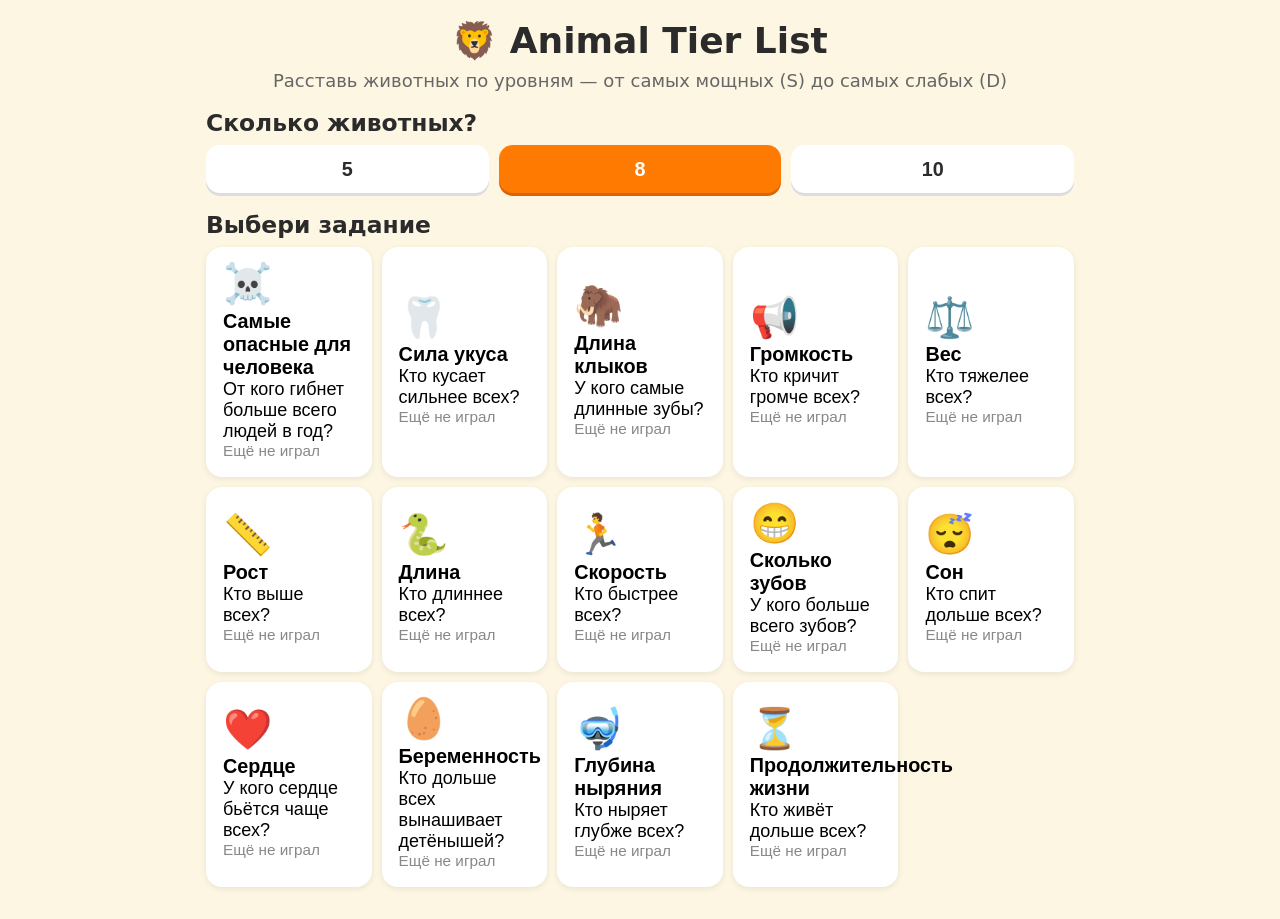
==== index.html @ 5dad2c06 "Animal Tier List: игра-викторина, 110 животных, вызов по ссылке Co-Authored-By: Claude Fable 5.1 <no" ====
<!DOCTYPE html>
<html lang="ru">
<head>
<meta charset="UTF-8">
<meta name="viewport" content="width=device-width, initial-scale=1, maximum-scale=1">
<title>Animal Tier List</title>
<link rel="stylesheet" href="style.css">
</head>
<body>

<!-- ===== Главный экран: выбор категории и числа животных ===== -->
<section id="home" class="screen">
  <h1>🦁 Animal Tier List</h1>
  <p class="sub">Расставь животных по уровням — от самых мощных (S) до самых слабых (D)</p>

  <h2>Сколько животных?</h2>
  <div id="count-picker" class="row">
    <button class="btn pick" data-n="5">5</button>
    <button class="btn pick active" data-n="8">8</button>
    <button class="btn pick" data-n="10">10</button>
  </div>

  <h2>Выбери задание</h2>
  <div id="category-list" class="grid"></div>
</section>

<!-- ===== Игровой экран: тиры сверху, карточки снизу ===== -->
<section id="game" class="screen hidden">
  <header class="topbar">
    <button id="back" class="btn small">← Назад</button>
    <h2 id="game-title"></h2>
    <button id="hint" class="btn small">💡 Подсказка</button>
    <button id="sound" class="btn small alt" title="Звук">🔇</button>
  </header>
  <p id="hint-text" class="hint-text hidden"></p>

  <div id="tiers"></div>

  <h3 class="pool-title">Перетащи или тапни карточку, потом тапни уровень</h3>
  <div id="pool" class="pool"></div>

  <button id="check" class="btn big" disabled>Проверить</button>
</section>

<!-- ===== Экран «тебя вызвали»: открывается по ссылке #c=… ===== -->
<section id="challenge" class="screen hidden">
  <h1>⚔️ Вызов!</h1>
  <p id="ch-text" class="sub"></p>
  <label class="sub">Твоё имя<br><input id="ch-name" class="inp" maxlength="20" placeholder="Как тебя зовут?"></label>
  <button id="ch-accept" class="btn big">Принять вызов</button>
  <button id="ch-decline" class="btn big alt">Просто поиграть</button>
</section>

<!-- ===== Экран результатов: 4 блока сверху вниз ===== -->
<section id="result" class="screen hidden">
  <!-- Блок 0: дуэль — кто победил (только если играли по вызову) -->
  <div id="duel"></div>
  <!-- Блок 1: оценка и тир-лист с ошибками -->
  <h1 id="score-pct"></h1>
  <div id="score-stars" class="stars"></div>
  <p id="score-text"></p>
  <div id="res-tiers"></div>
  <button id="show-answer" class="btn big alt">Показать правильный ответ</button>
  <!-- Вызов друга: ссылка с теми же животными и порогами -->
  <div id="share"></div>

  <!-- Блок 3: наглядный масштаб — на телефоне идёт первым (CSS order), на компьютере после цифр -->
  <div id="res-visual"></div>

  <!-- Блок 2: реальные цифры -->
  <div id="res-numbers"><h2>📊 Реальные цифры</h2><div id="res-chart"></div></div>

  <!-- Блок 4: карточки фактов -->
  <h2>📚 Факты и источники</h2>
  <div id="res-facts"></div>

  <div class="row">
    <button id="again" class="btn big">Ещё раз</button>
    <button id="other" class="btn big alt">Другая категория</button>
  </div>
</section>

<script src="data/data.js"></script>
<script src="game.js"></script>
<script src="results.js"></script>
<script src="visual.js"></script>
<script src="challenge.js"></script>
</body>
</html>
---- style.css ----
/* ===== Оформление. Цвета тиров: S — красный, A — оранжевый, B — жёлтый, C — зелёный, D — синий ===== */
:root {
  --bg: #fdf6e3;
  --card: #ffffff;
  --text: #2b2b2b;
  --accent: #ff7a00;
  --accent-dark: #d96500;
  --tier-S: #ff5c5c;
  --tier-A: #ff9f43;
  --tier-B: #ffd93d;
  --tier-C: #6bcb77;
  --tier-D: #4d96ff;
}

* { box-sizing: border-box; }
html, body { margin: 0; background: var(--bg); color: var(--text);
  font-family: "Segoe UI", system-ui, Arial, sans-serif; font-size: 18px; }
body { padding: 12px 16px 32px; max-width: 900px; margin: 0 auto; }
h1 { font-size: 2rem; margin: 8px 0; text-align: center; }
h2 { font-size: 1.3rem; margin: 18px 0 8px; }
h3 { font-size: 1rem; margin: 14px 0 6px; color: #666; font-weight: normal; }
.sub { text-align: center; color: #666; margin: 0 0 12px; }
.hidden { display: none !important; }

/* Кнопки — минимум 48px, чтобы попадать пальцем */
.btn { min-height: 48px; min-width: 48px; padding: 10px 18px; border: 0; border-radius: 14px;
  background: var(--accent); color: #fff; font-size: 1.1rem; font-weight: 700; cursor: pointer;
  box-shadow: 0 3px 0 var(--accent-dark); touch-action: manipulation; }
.btn:active { transform: translateY(2px); box-shadow: 0 1px 0 var(--accent-dark); }
.btn:disabled { background: #ccc; box-shadow: 0 3px 0 #aaa; cursor: default; }
.btn.alt { background: #4d96ff; box-shadow: 0 3px 0 #2f6fd0; }
.btn.small { font-size: 0.95rem; padding: 8px 12px; }
.btn.big { width: 100%; font-size: 1.3rem; margin-top: 14px; }
.btn.pick { background: #fff; color: var(--text); box-shadow: 0 3px 0 #ddd; flex: 1; }
.btn.pick.active { background: var(--accent); color: #fff; box-shadow: 0 3px 0 var(--accent-dark); }
.row { display: flex; gap: 10px; }
.row .btn.big { flex: 1; }

/* Список категорий на главном экране */
.grid { display: grid; grid-template-columns: repeat(auto-fill, minmax(160px, 1fr)); gap: 10px; }
.cat { background: var(--card); border-radius: 16px; padding: 14px; cursor: pointer; border: 3px solid transparent;
  box-shadow: 0 2px 6px rgba(0,0,0,.08); min-height: 48px; text-align: left; font-size: 1rem; }
.cat:hover { border-color: var(--accent); }
.cat b { display: block; font-size: 1.1rem; }
.cat .best { color: #888; font-size: 0.85rem; }
.cat.disabled { opacity: .45; cursor: default; }
.cat .cat-icon { font-size: 2.2rem; line-height: 1; margin-bottom: 6px; }
.cat.expert { border-color: #ffb703; background: #fff8e1; }
.cat.expert .best { color: #b8860b; font-weight: 700; }

/* Игровой экран */
.topbar { display: flex; align-items: center; justify-content: space-between; gap: 8px; }
.topbar h2 { margin: 0; font-size: 1.1rem; text-align: center; flex: 1; }
.hint-text { background: #fff7d6; border-radius: 12px; padding: 10px 14px; margin: 8px 0; }

#tiers { display: flex; flex-direction: column; gap: 6px; margin-top: 10px; }
.tier { display: flex; min-height: 92px; border-radius: 12px; background: var(--card);
  box-shadow: 0 2px 6px rgba(0,0,0,.08); overflow: hidden; }
.tier-label { width: 84px; flex: 0 0 84px; display: flex; flex-direction: column; align-items: center; justify-content: center;
  font-size: 1.8rem; font-weight: 900; color: #fff; line-height: 1; }
.tier-label small { font-size: 0.62rem; font-weight: 600; text-align: center; line-height: 1.15; margin-top: 4px; opacity: .95; }
.tier-drop { flex: 1; display: flex; flex-wrap: wrap; gap: 6px; padding: 6px; align-content: flex-start; }
.tier.over .tier-drop, .tier.target .tier-drop { background: #fff3e0; outline: 3px dashed var(--accent); outline-offset: -3px; }

.pool { display: flex; flex-wrap: wrap; gap: 8px; min-height: 92px; padding: 8px; background: #efe6cf; border-radius: 12px; }
.pool-title { text-align: center; }

/* Карточка животного */
.card { width: 76px; height: 80px; border-radius: 12px; background: #fff; border: 2px solid #e5dcc3;
  display: flex; flex-direction: column; align-items: center; justify-content: center; gap: 2px;
  cursor: grab; user-select: none; -webkit-user-select: none; touch-action: none; }
.card .pic { font-size: 2rem; line-height: 1; width: 100%; flex: 1; display: flex; align-items: center; justify-content: center; overflow: hidden; }
.card .pic img { width: 100%; height: 100%; object-fit: cover; border-radius: 9px 9px 0 0; pointer-events: none; }
.card:has(img) { padding: 0; justify-content: flex-start; height: 88px; }
.card:has(img) .name { padding: 2px; }

/* Попап с фото и фактами */
.modal { position: fixed; inset: 0; background: rgba(0,0,0,.55); display: flex; align-items: center; justify-content: center; padding: 12px; z-index: 200; }
.modal-box { background: var(--card); border-radius: 18px; max-width: 520px; width: 100%; max-height: 92vh; overflow: auto; padding: 0 0 14px; }
.modal-box img { width: 100%; max-height: 320px; object-fit: cover; border-radius: 18px 18px 0 0; }
.modal-box .body { padding: 10px 18px; }
.modal-box h2 { margin: 4px 0; }
.modal-box .credit { font-size: 0.7rem; color: #999; }
.modal-box .close { float: right; margin: 8px; }
.card .name { font-size: 0.68rem; text-align: center; line-height: 1.1; padding: 0 2px; }
.card.selected { border-color: var(--accent); box-shadow: 0 0 0 3px rgba(255,122,0,.35); transform: scale(1.06); }
.card.locked { cursor: default; background: #e9f3ff; border-color: #4d96ff; }
.card.dragging { position: fixed; z-index: 100; pointer-events: none; opacity: .9; transform: scale(1.1); }
.card.ghost { opacity: .3; }

/* Результат */
#score-pct { font-size: 4rem; margin: 20px 0 0; }
.stars { text-align: center; font-size: 2.5rem; }
#score-text { text-align: center; }
#res-tiers { display: flex; flex-direction: column; gap: 6px; }
#res-tiers .card { cursor: default; position: relative; }
.card.wrong { border-color: var(--accent); background: #fff1e0; }
.card .arrow { position: absolute; bottom: -2px; right: -2px; background: var(--accent); color: #fff;
  font-size: 0.7rem; font-weight: 700; padding: 1px 5px; border-radius: 8px 0 10px 0; }
.small { font-size: 0.8rem; color: #777; margin: 4px 0; }
@keyframes pop { 0% { transform: scale(1); } 50% { transform: scale(1.18); } 100% { transform: scale(1); } }
.card.flash-ok { border-color: #2e9e4f; background: #e6f7eb; animation: pop .4s; }
.card.flash-bad { border-color: #e03131; background: #ffe3e3; animation: pop .4s; }

/* Столбиковая диаграмма */
.bar-row { display: grid; grid-template-columns: 150px 1fr 190px; gap: 8px; align-items: center; padding: 6px 8px; border-radius: 10px; }
.bar-name { font-weight: 600; font-size: 0.95rem; }
.bar-track { position: relative; height: 34px; }
.bar { height: 22px; background: var(--accent); border-radius: 0 8px 8px 0; }
.bar.max { height: 6px; background: #ffd1a6; margin-top: 2px; }
.bar-row.human .bar { background: #4d96ff; }
.bar-row.human .bar.max { background: #bcd4ff; }
.bar-val { font-size: 0.85rem; line-height: 1.2; }
.bar-val b { font-size: 1rem; }
.bar-val .how { color: #555; }

/* Карточки фактов */
.fact { background: var(--card); border-radius: 12px; padding: 8px 14px; margin: 6px 0; box-shadow: 0 2px 6px rgba(0,0,0,.08); }
.fact summary { cursor: pointer; font-weight: 700; font-size: 1.05rem; min-height: 40px; display: flex; align-items: center; gap: 8px; }
.fact summary i { font-weight: normal; color: #888; font-size: 0.85rem; }
.fact a { color: #2f6fd0; }

/* Блок 3: наглядный масштаб */
.mini { width: 64px; height: 64px; object-fit: cover; border-radius: 10px; vertical-align: middle; display: inline-block; font-size: 2.4rem; line-height: 64px; text-align: center; }
.v-label { font-size: 0.8rem; text-align: center; line-height: 1.15; }
.v-zoom { height: 440px; overflow: auto; background: #faf3dd; border-radius: 12px; touch-action: none; cursor: grab; scrollbar-width: thin; }
.v-scene { display: flex; align-items: flex-end; gap: 14px; padding: 12px; min-height: 100%; box-sizing: border-box; width: max-content; border-bottom: 6px solid #d8c9a3; }
.v-item { display: flex; flex-direction: column; align-items: center; gap: 4px; cursor: pointer; border-radius: 10px; padding: 2px; flex: 0 0 auto; }
.v-item .v-label { white-space: normal; width: 90px; }
.v-fig img, .v-fig span { width: 100%; height: 100%; object-fit: cover; border-radius: 8px; display: block; font-size: 1.4rem; text-align: center; }
.v-fig { min-width: 4px; min-height: 4px; }
.v-item.human .v-fig img { outline: 3px solid #4d96ff; }
.v-tooth { display: block; }
.v-item .v-label .mini { width: 44px; height: 44px; }
.v-row, .v-life { padding: 8px; border-radius: 10px; margin: 4px 0; cursor: pointer; }
.v-head { font-size: 0.95rem; margin-bottom: 4px; }
.v-icons { font-size: 1.1rem; line-height: 1.3; word-break: break-all; }
.v-icons .mini { width: 22px; height: 22px; border-radius: 4px; line-height: 22px; font-size: 1rem; }
.v-head .mini { width: 48px; height: 48px; }
.v-track { background: #efe6cf; border-radius: 12px; padding: 8px; }
.v-lane { position: relative; height: 72px; border-bottom: 1px dashed #c9b991; }
.v-lane.human { background: #e9f3ff; }
.v-runner { position: absolute; left: 0; top: 4px; }
.v-lane-label { position: absolute; right: 6px; top: 26px; font-size: 0.8rem; color: #666; background: rgba(255,255,255,.7); padding: 2px 6px; border-radius: 6px; }
.v-life.human { background: #e9f3ff; }
.v-line { position: relative; height: 14px; background: #eee; border-radius: 7px; }
.v-fill { height: 100%; background: var(--accent); border-radius: 7px; }
.v-life.human .v-fill { background: #4d96ff; }
.v-max { position: absolute; top: -3px; width: 3px; height: 20px; background: #c77; }
.v-ruler-wrap { padding: 250px 0; overflow-x: auto; }
.v-ruler { position: relative; height: 0; margin: 0 40px; border-top: 3px solid #8d6e4b; }
.v-mark { position: absolute; transform: translateX(-50%); display: flex; flex-direction: column; align-items: center; cursor: pointer; width: 96px; }
.v-ruler { min-width: 700px; }  /* на телефоне линейка прокручивается вбок, иначе всё слипается */
.v-mark::before { content: ""; width: 2px; background: #8d6e4b; position: absolute; left: 50%; }
.v-mark.up, .v-mark.up2, .v-mark.up3 { bottom: 0; flex-direction: column-reverse; }
.v-mark.down, .v-mark.down2, .v-mark.down3 { top: 0; }
.v-mark.up { padding-bottom: 10px; }  .v-mark.up2 { padding-bottom: 90px; }  .v-mark.up3 { padding-bottom: 170px; }
.v-mark.down { padding-top: 10px; }   .v-mark.down2 { padding-top: 90px; }   .v-mark.down3 { padding-top: 170px; }
.v-mark.up::before, .v-mark.up2::before, .v-mark.up3::before { bottom: 0; height: 100%; z-index: -1; }
.v-mark.down::before, .v-mark.down2::before, .v-mark.down3::before { top: 0; height: 100%; z-index: -1; }
.v-mark .mini, .v-mark .v-label { background: var(--bg); border-radius: 6px; }
.v-mark.human .mini { outline: 3px solid #4d96ff; }

/* Подсветка одного животного во всех блоках */
.hl { outline: 3px solid #ffb703; outline-offset: 1px; background: #fff7d6; }

/* Порядок блоков результата: на компьютере цифры → наглядно, на телефоне наглядно → цифры */
#result { display: flex; flex-direction: column; }
#res-visual { order: 2; }
#res-numbers { order: 1; }
#res-facts, #result > h2, #result > .row { order: 3; }
@media (max-width: 600px) {
  #res-visual { order: 1; }
  #res-numbers { order: 2; }
  .bar-row { grid-template-columns: 1fr; gap: 2px; }
  .bar-track { height: 26px; }
}

@media (max-width: 420px) {
  body { padding: 8px 10px 24px; font-size: 16px; }
  .tier { min-height: 72px; }
  .tier-label { width: 66px; flex-basis: 66px; font-size: 1.3rem; }
  .tier-label small { font-size: 0.55rem; }
  .tier-drop { gap: 4px; padding: 4px; }
  .pool { padding: 6px; gap: 6px; }
  .card { width: 60px; height: 62px; }
  .card { width: 64px; height: 70px; }
  .card .pic { font-size: 1.6rem; }
  .card .name { font-size: 0.6rem; }
  .topbar h2 { font-size: 0.95rem; }
}

/* ---- Вызов по ссылке (challenge.js) ---- */
.inp { width: 100%; box-sizing: border-box; font: inherit; font-size: 1.1rem; padding: 10px 12px; border: 2px solid #ddd; border-radius: 12px; margin-top: 4px; }
.duel { background: #fff; border-radius: 16px; padding: 12px; margin: 8px 0; text-align: center; font-size: 1.2rem; border: 3px solid #ddd; }
.duel.win { border-color: #38b000; } .duel.lose { border-color: #e5383b; }
.duel .vs { display: flex; gap: 10px; margin-top: 8px; }
.duel .p { flex: 1; background: #f6f6f6; border-radius: 12px; padding: 8px; }
.duel .p.top { background: #e8f8e0; }
.duel .pct { font-size: 1.8rem; font-weight: 900; }
.link-box { background: #fff; border: 2px dashed #aaa; border-radius: 12px; padding: 8px 10px; font-family: monospace; font-size: 0.8rem; word-break: break-all; margin: 8px 0; }
.warn { background: #ffe5e5; border-radius: 12px; padding: 8px 12px; }
#share { margin-top: 10px; }
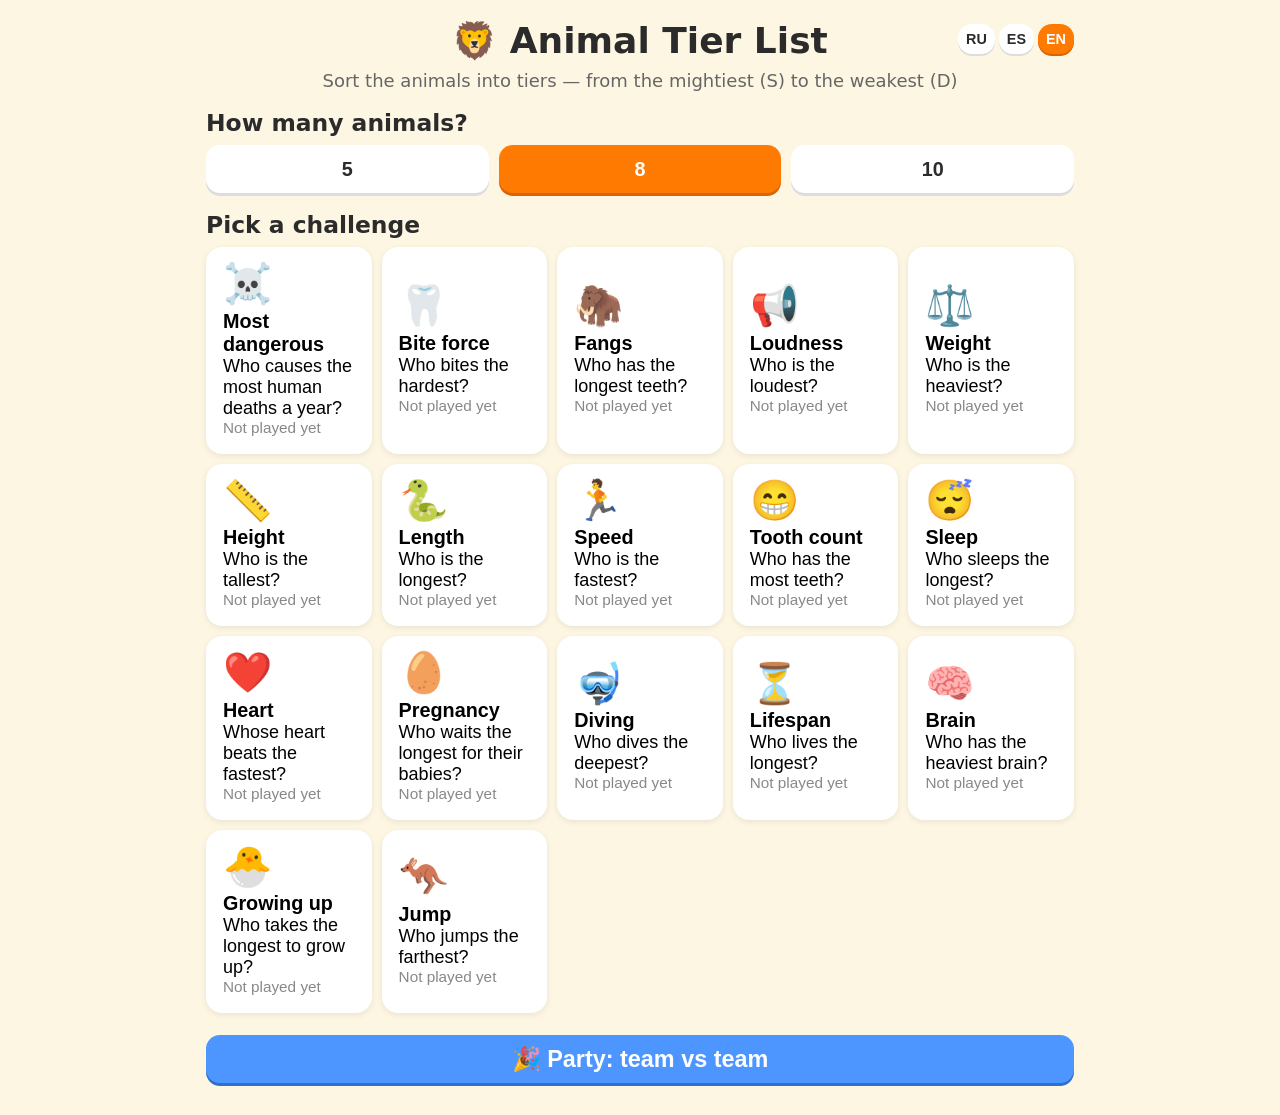
==== commit 196bf4a4: "Вечеринка (дуэль капитанов, команда на команду), картинка для сториз, RU/ES/EN, значки достоверности" ====
--- a/index.html
+++ b/index.html
@@ -4,51 +4,93 @@
 <meta charset="UTF-8">
 <meta name="viewport" content="width=device-width, initial-scale=1, maximum-scale=1">
 <title>Animal Tier List</title>
-<link rel="stylesheet" href="style.css">
+<link rel="stylesheet" href="style.css?v=12">
 </head>
 <body>
 
 <!-- ===== Главный экран: выбор категории и числа животных ===== -->
 <section id="home" class="screen">
+  <!-- Переключатель языка (i18n.js) -->
+  <div id="lang-switch" class="lang"><button class="btn small" data-lang="ru">RU</button><button class="btn small" data-lang="es">ES</button><button class="btn small" data-lang="en">EN</button></div>
   <h1>🦁 Animal Tier List</h1>
-  <p class="sub">Расставь животных по уровням — от самых мощных (S) до самых слабых (D)</p>
+  <p class="sub" data-i18n="Расставь животных по уровням — от самых мощных (S) до самых слабых (D)">Расставь животных по уровням — от самых мощных (S) до самых слабых (D)</p>
 
-  <h2>Сколько животных?</h2>
+  <h2 data-i18n="Сколько животных?">Сколько животных?</h2>
   <div id="count-picker" class="row">
     <button class="btn pick" data-n="5">5</button>
     <button class="btn pick active" data-n="8">8</button>
     <button class="btn pick" data-n="10">10</button>
   </div>
 
-  <h2>Выбери задание</h2>
+  <h2 data-i18n="Выбери задание">Выбери задание</h2>
   <div id="category-list" class="grid"></div>
+
+  <button id="party-btn" class="btn big alt" data-i18n="🎉 Вечеринка: команда на команду">🎉 Вечеринка: команда на команду</button>
+</section>
+
+<!-- ===== Вечеринка: настройка команд и выбор режима (party.js) ===== -->
+<section id="party" class="screen hidden">
+  <header class="topbar"><button id="party-back" class="btn small" data-i18n="← Назад">← Назад</button><h2 data-i18n="🎉 Вечеринка">🎉 Вечеринка</h2><span></span></header>
+  <div class="row teams">
+    <label><span data-i18n="Команда 1">Команда 1</span><br><input id="team-a" class="inp" maxlength="14" value="🦁 Львы" data-i18n-val="🦁 Львы"></label>
+    <label><span data-i18n="Команда 2">Команда 2</span><br><input id="team-b" class="inp" maxlength="14" value="🦈 Акулы" data-i18n-val="🦈 Акулы"></label>
+  </div>
+  <div id="party-score" class="sub"></div>
+  <h2 data-i18n="⚡ Дуэль капитанов">⚡ Дуэль капитанов</h2>
+  <p class="sub" data-i18n="По одному от команды к экрану. 10 быстрых вопросов «кто больше?» — кто первый тапнул верно, тот и забрал очко.">По одному от команды к экрану. 10 быстрых вопросов «кто больше?» — кто первый тапнул верно, тот и забрал очко.</p>
+  <button id="duel-start" class="btn big" data-i18n="Начать дуэль">Начать дуэль</button>
+  <h2 data-i18n="🏆 Команда на команду">🏆 Команда на команду</h2>
+  <p class="sub" data-i18n="Обе команды расставляют одних и тех же животных по очереди. Выбери задание:">Обе команды расставляют одних и тех же животных по очереди. Выбери задание:</p>
+  <div id="party-cats" class="grid"></div>
+</section>
+
+<!-- ===== Дуэль капитанов: два животных, две зоны для тапа ===== -->
+<section id="duel-screen" class="screen hidden">
+  <div class="duel-top"><span id="duel-sa"></span><b id="duel-q"></b><span id="duel-sb"></span></div>
+  <div class="duel-pair">
+    <div class="duel-card" id="duel-left"></div>
+    <div class="duel-vs">VS</div>
+    <div class="duel-card" id="duel-right"></div>
+  </div>
+  <p id="duel-msg" class="sub"></p>
+  <div class="duel-zones">
+    <div class="duel-zone" data-team="0"><b id="duel-na"></b><div class="row"><button class="btn big" data-pick="0" data-i18n="◀ левый">◀ левый</button><button class="btn big" data-pick="1" data-i18n="правый ▶">правый ▶</button></div></div>
+    <div class="duel-zone" data-team="1"><b id="duel-nb"></b><div class="row"><button class="btn big" data-pick="0" data-i18n="◀ левый">◀ левый</button><button class="btn big" data-pick="1" data-i18n="правый ▶">правый ▶</button></div></div>
+  </div>
+</section>
+
+<!-- ===== Между ходами команд: передать устройство ===== -->
+<section id="handover" class="screen hidden">
+  <h1 id="ho-title"></h1>
+  <p id="ho-text" class="sub"></p>
+  <button id="ho-go" class="btn big" data-i18n="Мы готовы">Мы готовы</button>
 </section>
 
 <!-- ===== Игровой экран: тиры сверху, карточки снизу ===== -->
 <section id="game" class="screen hidden">
   <header class="topbar">
-    <button id="back" class="btn small">← Назад</button>
+    <button id="back" class="btn small" data-i18n="← Назад">← Назад</button>
     <h2 id="game-title"></h2>
-    <button id="hint" class="btn small">💡 Подсказка</button>
-    <button id="sound" class="btn small alt" title="Звук">🔇</button>
+    <button id="hint" class="btn small" data-i18n="💡 Подсказка">💡 Подсказка</button>
+    <button id="sound" class="btn small alt" title="Звук" data-i18n-title="Звук">🔇</button>
   </header>
   <p id="hint-text" class="hint-text hidden"></p>
 
   <div id="tiers"></div>
 
-  <h3 class="pool-title">Перетащи или тапни карточку, потом тапни уровень</h3>
+  <h3 class="pool-title" data-i18n="Перетащи или тапни карточку, потом тапни уровень">Перетащи или тапни карточку, потом тапни уровень</h3>
   <div id="pool" class="pool"></div>
 
-  <button id="check" class="btn big" disabled>Проверить</button>
+  <button id="check" class="btn big" disabled data-i18n="Проверить">Проверить</button>
 </section>
 
 <!-- ===== Экран «тебя вызвали»: открывается по ссылке #c=… ===== -->
 <section id="challenge" class="screen hidden">
-  <h1>⚔️ Вызов!</h1>
+  <h1 data-i18n="⚔️ Вызов!">⚔️ Вызов!</h1>
   <p id="ch-text" class="sub"></p>
-  <label class="sub">Твоё имя<br><input id="ch-name" class="inp" maxlength="20" placeholder="Как тебя зовут?"></label>
-  <button id="ch-accept" class="btn big">Принять вызов</button>
-  <button id="ch-decline" class="btn big alt">Просто поиграть</button>
+  <label class="sub"><span data-i18n="Твоё имя">Твоё имя</span><br><input id="ch-name" class="inp" maxlength="20" placeholder="Как тебя зовут?" data-i18n-ph="Как тебя зовут?"></label>
+  <button id="ch-accept" class="btn big" data-i18n="Принять вызов">Принять вызов</button>
+  <button id="ch-decline" class="btn big alt" data-i18n="Просто поиграть">Просто поиграть</button>
 </section>
 
 <!-- ===== Экран результатов: 4 блока сверху вниз ===== -->
@@ -60,7 +102,7 @@
   <div id="score-stars" class="stars"></div>
   <p id="score-text"></p>
   <div id="res-tiers"></div>
-  <button id="show-answer" class="btn big alt">Показать правильный ответ</button>
+  <button id="show-answer" class="btn big alt" data-i18n="Показать правильный ответ">Показать правильный ответ</button>
   <!-- Вызов друга: ссылка с теми же животными и порогами -->
   <div id="share"></div>
 
@@ -68,22 +110,25 @@
   <div id="res-visual"></div>
 
   <!-- Блок 2: реальные цифры -->
-  <div id="res-numbers"><h2>📊 Реальные цифры</h2><div id="res-chart"></div></div>
+  <div id="res-numbers"><h2 data-i18n="📊 Реальные цифры">📊 Реальные цифры</h2><div id="res-chart"></div></div>
 
   <!-- Блок 4: карточки фактов -->
-  <h2>📚 Факты и источники</h2>
+  <h2 data-i18n="📚 Факты и источники">📚 Факты и источники</h2>
   <div id="res-facts"></div>
 
   <div class="row">
-    <button id="again" class="btn big">Ещё раз</button>
-    <button id="other" class="btn big alt">Другая категория</button>
+    <button id="again" class="btn big" data-i18n="Ещё раз">Ещё раз</button>
+    <button id="other" class="btn big alt" data-i18n="Другая категория">Другая категория</button>
   </div>
 </section>
 
-<script src="data/data.js"></script>
-<script src="game.js"></script>
-<script src="results.js"></script>
-<script src="visual.js"></script>
-<script src="challenge.js"></script>
+<script src="data/data.js?v=12"></script>
+<script src="i18n.js?v=12"></script>
+<script src="game.js?v=12"></script>
+<script src="results.js?v=12"></script>
+<script src="visual.js?v=12"></script>
+<script src="challenge.js?v=12"></script>
+<script src="share.js?v=12"></script>
+<script src="party.js?v=12"></script>
 </body>
 </html>
--- a/style.css
+++ b/style.css
@@ -201,3 +201,31 @@
 .link-box { background: #fff; border: 2px dashed #aaa; border-radius: 12px; padding: 8px 10px; font-family: monospace; font-size: 0.8rem; word-break: break-all; margin: 8px 0; }
 .warn { background: #ffe5e5; border-radius: 12px; padding: 8px 12px; }
 #share { margin-top: 10px; }
+
+/* ---- Вечеринка (party.js) ---- */
+.teams label { flex: 1; font-size: 0.9rem; color: #666; }
+#party-btn { margin-top: 22px; }
+.duel-top { display: flex; align-items: center; justify-content: space-between; gap: 8px; font-size: 1.1rem; }
+.duel-top span { background: #fff; border-radius: 12px; padding: 6px 16px; font-weight: 900; font-size: 1.6rem; min-width: 56px; text-align: center; }
+.duel-top b { flex: 1; text-align: center; }
+.duel-pair { display: flex; align-items: center; gap: 8px; margin: 12px 0; }
+.duel-card { flex: 1; background: #fff; border-radius: 16px; border: 4px solid #e5dcc3; padding: 8px; text-align: center; min-height: 180px;
+  display: flex; flex-direction: column; align-items: center; justify-content: center; gap: 6px; transition: transform .2s; }
+.duel-card img { width: 100%; max-width: 220px; aspect-ratio: 1; object-fit: cover; border-radius: 12px; }
+.duel-card .emo { font-size: 4rem; }
+.duel-card.win { border-color: #2e9e4f; background: #e6f7eb; transform: scale(1.04); }
+.duel-card.lose { border-color: #e03131; background: #ffe3e3; opacity: .7; }
+.duel-vs { font-weight: 900; color: #999; }
+.duel-zones { display: flex; gap: 10px; margin-top: 8px; }
+.duel-zone { flex: 1; background: #fff; border-radius: 16px; padding: 10px; text-align: center; touch-action: manipulation; }
+.duel-zone .btn { margin-top: 8px; font-size: 1rem; padding: 10px 6px; }
+.duel-zone.off { opacity: .45; pointer-events: none; }
+@media (max-width: 600px) { .duel-zone .row { flex-direction: column; gap: 6px; } .duel-card { min-height: 140px; } }
+.trust { font-size: 0.78rem; border-radius: 8px; padding: 1px 6px; background: #eef; white-space: nowrap; }
+.trust.e { background: #fff3cd; } .trust.q { background: #ffe3e3; }
+
+/* Переключатель языка на главном экране (i18n.js) */
+#home { position: relative; }
+.lang { position: absolute; top: 0; right: 0; display: flex; gap: 4px; }
+.lang .btn { min-height: 30px; min-width: 0; padding: 4px 8px; font-size: 0.8rem; background: #fff; color: var(--text); box-shadow: 0 2px 0 #ddd; }
+.lang .btn.active { background: var(--accent); color: #fff; box-shadow: 0 2px 0 var(--accent-dark); }
